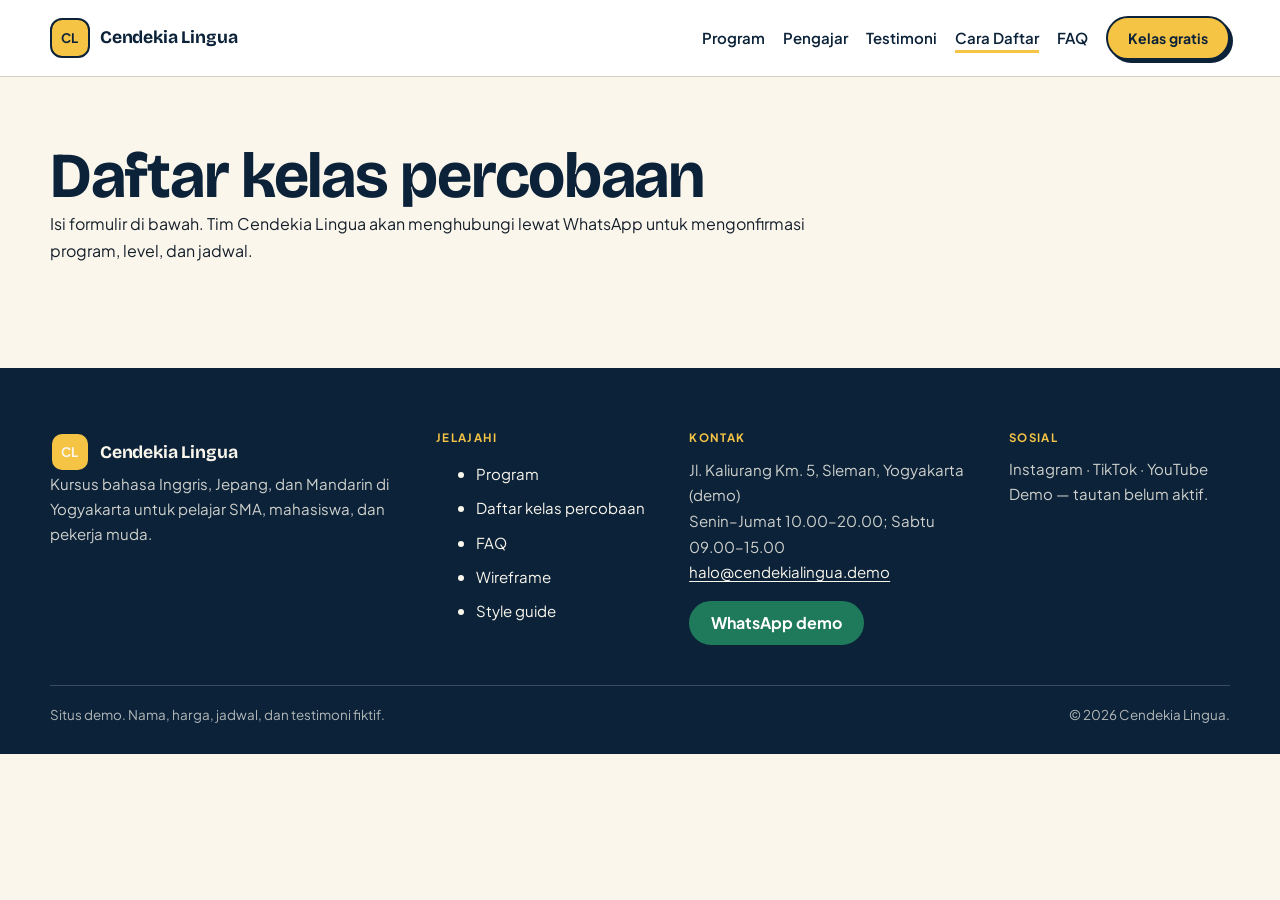
==== daftar.html @ c1579e50 "feat: scaffold static site shell" ====
<!doctype html>
<html lang="id">
<head>
  <meta charset="utf-8">
  <meta name="viewport" content="width=device-width, initial-scale=1">
  <title>Daftar Kelas Percobaan — Cendekia Lingua</title>
  <meta name="description" content="Ambil kelas percobaan gratis Cendekia Lingua. Isi formulir demo dan tim kami akan menghubungi lewat WhatsApp.">
  <meta name="theme-color" content="#0B2239">
  <link rel="icon" href="assets/logo.svg" type="image/svg+xml">
  <link rel="preconnect" href="https://fonts.googleapis.com">
  <link rel="preconnect" href="https://fonts.gstatic.com" crossorigin>
  <link href="https://fonts.googleapis.com/css2?family=Bricolage+Grotesque:wght@600;700&family=Plus+Jakarta+Sans:wght@400;500;600;700&display=swap" rel="stylesheet">
  <link rel="stylesheet" href="css/style.css">
</head>
<body>
  <a class="skip-link" href="#main">Langsung ke konten</a>

  <header class="site-header">
    <div class="container header-inner">
      <a class="logo" href="index.html">
        <span class="logo-mark" aria-hidden="true">CL</span>
        <span class="logo-word">Cendekia Lingua</span>
      </a>
      <button class="nav-toggle" type="button" data-nav-toggle aria-expanded="false" aria-controls="site-nav">
        <span class="nav-toggle-label">Menu</span>
      </button>
      <nav class="site-nav" id="site-nav" data-nav aria-label="Navigasi utama">
        <ul class="nav-list">
          <li><a href="program.html">Program</a></li>
          <li><a href="index.html#pengajar">Pengajar</a></li>
          <li><a href="index.html#testimoni">Testimoni</a></li>
          <li><a href="daftar.html" aria-current="page">Cara Daftar</a></li>
          <li><a href="index.html#faq">FAQ</a></li>
          <li><a class="btn btn-primary nav-cta" href="daftar.html">Kelas gratis</a></li>
        </ul>
      </nav>
    </div>
  </header>

  <main id="main">
    <section class="section">
      <div class="container">
        <h1>Daftar kelas percobaan</h1>
        <p>Isi formulir di bawah. Tim Cendekia Lingua akan menghubungi lewat WhatsApp untuk mengonfirmasi program, level, dan jadwal.</p>
      </div>
    </section>
  </main>

  <footer class="site-footer">
    <div class="container footer-grid">
      <div class="footer-brand">
        <a class="logo" href="index.html">
          <span class="logo-mark" aria-hidden="true">CL</span>
          <span class="logo-word">Cendekia Lingua</span>
        </a>
        <p>Kursus bahasa Inggris, Jepang, dan Mandarin di Yogyakarta untuk pelajar SMA, mahasiswa, dan pekerja muda.</p>
      </div>
      <nav class="footer-nav" aria-label="Navigasi footer">
        <h2 class="footer-heading">Jelajahi</h2>
        <ul>
          <li><a href="program.html">Program</a></li>
          <li><a href="daftar.html">Daftar kelas percobaan</a></li>
          <li><a href="index.html#faq">FAQ</a></li>
          <li><a href="wireframe.html">Wireframe</a></li>
          <li><a href="style-guide.html">Style guide</a></li>
        </ul>
      </nav>
      <div class="footer-contact">
        <h2 class="footer-heading">Kontak</h2>
        <address>
          Jl. Kaliurang Km. 5, Sleman, Yogyakarta (demo)<br>
          Senin–Jumat 10.00–20.00; Sabtu 09.00–15.00<br>
          <a href="mailto:halo@cendekialingua.demo">halo@cendekialingua.demo</a>
        </address>
        <button type="button" class="btn btn-whatsapp" data-dialog-open="whatsapp">WhatsApp demo</button>
      </div>
      <div class="footer-social">
        <h2 class="footer-heading">Sosial</h2>
        <p>Instagram · TikTok · YouTube</p>
        <p>Demo — tautan belum aktif.</p>
      </div>
    </div>
    <div class="container footer-bottom">
      <p>Situs demo. Nama, harga, jadwal, dan testimoni fiktif.</p>
      <p>© 2026 Cendekia Lingua.</p>
    </div>
  </footer>

  <dialog data-dialog="whatsapp" aria-labelledby="whatsapp-title">
    <div class="dialog-inner">
      <h2 id="whatsapp-title">WhatsApp demo</h2>
      <p>Nomor <strong>6281200001234</strong> adalah nomor fiktif. Tombol ini tidak membuka WhatsApp sungguhan dan tidak mengirim pesan.</p>
      <p>Di situs nyata, tombol ini akan menghubungkan calon siswa dengan admin Cendekia Lingua.</p>
      <button type="button" class="btn btn-primary" data-dialog-close>Tutup</button>
    </div>
  </dialog>

  <script src="js/main.js" defer></script>
</body>
</html>
---- css/style.css ----
/* ==========================================================================
   Cendekia Lingua — base stylesheet
   Tokens, reset, typography, shared shell, buttons, fields, dialog.
   Page-specific sections are added by later tasks.
   ========================================================================== */

/* --------------------------------------------------------------------------
   Design tokens
   -------------------------------------------------------------------------- */
:root {
  --navy-900: #0B2239;
  --navy-700: #123A5C;
  --yellow-400: #F6C445;
  --yellow-100: #FFF1C9;
  --cream: #FAF6EC;
  --white: #FFFFFF;
  --ink: #16202B;
  --muted: #5C6B7A;
  --line: #D8D2C4;
  --success: #1F7A5C;

  --font-display: "Bricolage Grotesque", "Trebuchet MS", sans-serif;
  --font-body: "Plus Jakarta Sans", "Segoe UI", system-ui, sans-serif;

  --radius-card: 18px;
  --radius-pill: 999px;
  --radius-input: 12px;
  --shadow-soft: 0 10px 30px rgba(11, 34, 57, .08);
  --container: 1180px;
  --header-height: 76px;
}

/* --------------------------------------------------------------------------
   Reset
   -------------------------------------------------------------------------- */
*,
*::before,
*::after {
  box-sizing: border-box;
}

html {
  scroll-behavior: smooth;
  scroll-padding-top: 96px;
}

body,
h1,
h2,
h3,
h4,
p,
figure,
blockquote,
dl,
dd {
  margin: 0;
}

ul[class],
ol[class] {
  margin: 0;
  padding: 0;
  list-style: none;
}

img,
svg {
  display: block;
  max-width: 100%;
}

button,
input,
select,
textarea {
  font: inherit;
  color: inherit;
}

a {
  color: var(--navy-700);
  text-underline-offset: 3px;
}

[hidden] {
  display: none !important;
}

/* --------------------------------------------------------------------------
   Base typography
   -------------------------------------------------------------------------- */
body {
  min-height: 100vh;
  background: var(--cream);
  color: var(--ink);
  font-family: var(--font-body);
  font-size: 1rem;
  line-height: 1.65;
  -webkit-font-smoothing: antialiased;
}

h1,
h2,
h3,
h4 {
  font-family: var(--font-display);
  font-weight: 700;
  line-height: 1.1;
  letter-spacing: -.02em;
  text-wrap: balance;
  color: var(--navy-900);
}

h1 {
  font-size: clamp(36px, 7vw, 64px);
}

h2 {
  font-size: clamp(28px, 4vw, 40px);
}

h3 {
  font-size: clamp(20px, 2.4vw, 24px);
}

p {
  max-width: 68ch;
}

::selection {
  background: var(--yellow-400);
  color: var(--navy-900);
}

/* --------------------------------------------------------------------------
   Layout helpers
   -------------------------------------------------------------------------- */
.container {
  width: min(100% - 2rem, var(--container));
  margin-inline: auto;
}

.section {
  padding-block: 64px;
}

.section--tight {
  padding-block: 40px;
}

.sr-only {
  position: absolute;
  width: 1px;
  height: 1px;
  padding: 0;
  margin: -1px;
  overflow: hidden;
  clip: rect(0 0 0 0);
  white-space: nowrap;
  border: 0;
}

.skip-link {
  position: absolute;
  top: -120px;
  left: 16px;
  z-index: 200;
  padding: 10px 18px;
  border: 2px solid var(--navy-900);
  border-radius: 10px;
  background: var(--yellow-400);
  color: var(--navy-900);
  font-weight: 700;
  text-decoration: none;
}

.skip-link:focus {
  top: 12px;
}

/* --------------------------------------------------------------------------
   Focus
   -------------------------------------------------------------------------- */
:focus-visible {
  outline: 3px solid var(--navy-900);
  outline-offset: 3px;
}

.site-footer :focus-visible {
  outline-color: var(--yellow-400);
}

/* --------------------------------------------------------------------------
   Header
   -------------------------------------------------------------------------- */
.site-header {
  position: sticky;
  top: 0;
  z-index: 50;
  background: var(--white);
  border-bottom: 1px solid var(--line);
}

.header-inner {
  display: flex;
  flex-wrap: wrap;
  align-items: center;
  gap: 12px 24px;
  padding-block: 14px;
}

.logo {
  display: inline-flex;
  align-items: center;
  gap: 10px;
  color: var(--navy-900);
  font-family: var(--font-display);
  font-size: 1.1rem;
  font-weight: 700;
  letter-spacing: -.01em;
  text-decoration: none;
}

.logo-mark {
  display: grid;
  place-items: center;
  width: 40px;
  height: 40px;
  border: 2px solid var(--navy-900);
  border-radius: 12px;
  background: var(--yellow-400);
  font-family: var(--font-body);
  font-size: .82rem;
  font-weight: 700;
  letter-spacing: .02em;
}

.site-nav {
  width: 100%;
}

.nav-list {
  display: flex;
  flex-wrap: wrap;
  align-items: center;
  gap: 4px 18px;
}

.nav-list a:not(.btn) {
  display: inline-block;
  padding-block: 6px;
  color: var(--navy-900);
  font-size: .94rem;
  font-weight: 600;
  text-decoration: none;
}

.nav-list a:not(.btn):hover {
  text-decoration: underline;
  text-decoration-thickness: 2px;
  text-underline-offset: 5px;
}

.nav-list a[aria-current="page"] {
  text-decoration: underline;
  text-decoration-color: var(--yellow-400);
  text-decoration-thickness: 3px;
  text-underline-offset: 6px;
}

.nav-cta {
  margin-left: auto;
  padding: 8px 16px;
  font-size: .88rem;
}

.nav-toggle {
  display: none;
}

@media (min-width: 980px) {
  .header-inner {
    flex-wrap: nowrap;
    padding-block: 16px;
  }

  .site-nav {
    width: auto;
    margin-left: auto;
  }

  .nav-list {
    flex-wrap: nowrap;
  }
}

/* --------------------------------------------------------------------------
   Buttons
   -------------------------------------------------------------------------- */
.btn {
  display: inline-flex;
  align-items: center;
  justify-content: center;
  gap: 8px;
  min-height: 44px;
  padding: 10px 20px;
  border: 2px solid var(--navy-900);
  border-radius: var(--radius-pill);
  background: transparent;
  color: var(--navy-900);
  font-weight: 700;
  line-height: 1.2;
  text-align: center;
  text-decoration: none;
  cursor: pointer;
  transition: transform .18s ease, box-shadow .18s ease, background-color .18s ease;
}

.btn-primary {
  background: var(--yellow-400);
  box-shadow: 3px 3px 0 var(--navy-900);
}

.btn-primary:hover {
  transform: translateY(-2px);
  box-shadow: 1px 1px 0 var(--navy-900);
}

.btn-secondary:hover {
  background: var(--yellow-100);
}

.btn-whatsapp {
  border-color: var(--success);
  background: var(--success);
  color: var(--white);
}

.btn-whatsapp:hover {
  background: #17624a;
  border-color: #17624a;
}

.btn:disabled,
.btn[aria-disabled="true"] {
  opacity: .55;
  cursor: not-allowed;
  transform: none;
  box-shadow: none;
}

/* --------------------------------------------------------------------------
   Fields
   -------------------------------------------------------------------------- */
.field {
  display: grid;
  gap: 6px;
}

label,
legend {
  font-size: .92rem;
  font-weight: 600;
  color: var(--navy-900);
}

input,
select,
textarea {
  width: 100%;
  min-height: 44px;
  padding: 10px 14px;
  border: 1.5px solid var(--line);
  border-radius: var(--radius-input);
  background: var(--white);
  color: var(--ink);
}

textarea {
  min-height: 110px;
  resize: vertical;
}

input:focus,
select:focus,
textarea:focus {
  border-color: var(--navy-700);
  outline: 3px solid var(--yellow-100);
  outline-offset: 1px;
}

input[aria-invalid="true"],
select[aria-invalid="true"],
textarea[aria-invalid="true"] {
  border-color: #B3261E;
}

/* --------------------------------------------------------------------------
   Footer
   -------------------------------------------------------------------------- */
.site-footer {
  margin-top: 40px;
  background: var(--navy-900);
  color: var(--cream);
}

.site-footer a {
  color: var(--cream);
}

.footer-grid {
  display: grid;
  gap: 32px;
  padding-block: 48px 32px;
}

.footer-heading {
  margin-bottom: 12px;
  color: var(--yellow-400);
  font-family: var(--font-body);
  font-size: .72rem;
  font-weight: 700;
  letter-spacing: .12em;
  text-transform: uppercase;
}

.site-footer .logo {
  color: var(--cream);
}

.site-footer p {
  color: rgba(250, 246, 236, .82);
  font-size: .94rem;
}

.footer-nav ul {
  display: grid;
  gap: 8px;
}

.footer-nav a {
  font-size: .94rem;
  text-decoration: none;
}

.footer-nav a:hover {
  text-decoration: underline;
}

.site-footer address {
  font-size: .94rem;
  font-style: normal;
  line-height: 1.7;
  color: rgba(250, 246, 236, .82);
}

.footer-contact .btn {
  margin-top: 16px;
}

.footer-bottom {
  display: flex;
  flex-wrap: wrap;
  justify-content: space-between;
  gap: 8px 24px;
  padding-block: 18px 28px;
  border-top: 1px solid rgba(250, 246, 236, .2);
  font-size: .84rem;
  color: rgba(250, 246, 236, .7);
}

.footer-bottom p {
  max-width: none;
  color: inherit;
  font-size: inherit;
}

@media (min-width: 760px) {
  .footer-grid {
    grid-template-columns: 1.5fr 1fr 1.2fr;
  }
}

@media (min-width: 980px) {
  .footer-grid {
    grid-template-columns: 1.6fr 1fr 1.3fr 1fr;
    padding-block: 64px 40px;
  }
}

/* --------------------------------------------------------------------------
   Dialog
   -------------------------------------------------------------------------- */
dialog {
  max-width: min(92vw, 460px);
  padding: 0;
  border: 2px solid var(--navy-900);
  border-radius: var(--radius-card);
  background: var(--white);
  color: var(--ink);
  box-shadow: 0 24px 60px rgba(11, 34, 57, .28);
}

dialog::backdrop {
  background: rgba(11, 34, 57, .55);
}

.dialog-inner {
  padding: 28px;
}

.dialog-inner h2 {
  margin-bottom: 10px;
  font-size: 1.5rem;
}

.dialog-inner p {
  margin-bottom: 12px;
  font-size: .95rem;
}

.dialog-inner .btn {
  margin-top: 8px;
}

body.has-dialog-open {
  overflow: hidden;
}

/* --------------------------------------------------------------------------
   Responsive
   -------------------------------------------------------------------------- */
@media (max-width: 759px) {
  .section {
    padding-block: 48px;
  }

  .site-footer {
    margin-top: 24px;
  }
}

@media (max-width: 559px) {
  .container {
    width: min(100% - 1.5rem, var(--container));
  }

  .logo-mark {
    width: 36px;
    height: 36px;
  }

  .nav-cta {
    margin-left: 0;
  }
}

/* --------------------------------------------------------------------------
   Reduced motion
   -------------------------------------------------------------------------- */
@media (prefers-reduced-motion: reduce) {
  html {
    scroll-behavior: auto;
  }

  *,
  *::before,
  *::after {
    animation-duration: .01ms !important;
    animation-iteration-count: 1 !important;
    transition-duration: .01ms !important;
    scroll-behavior: auto !important;
  }
}
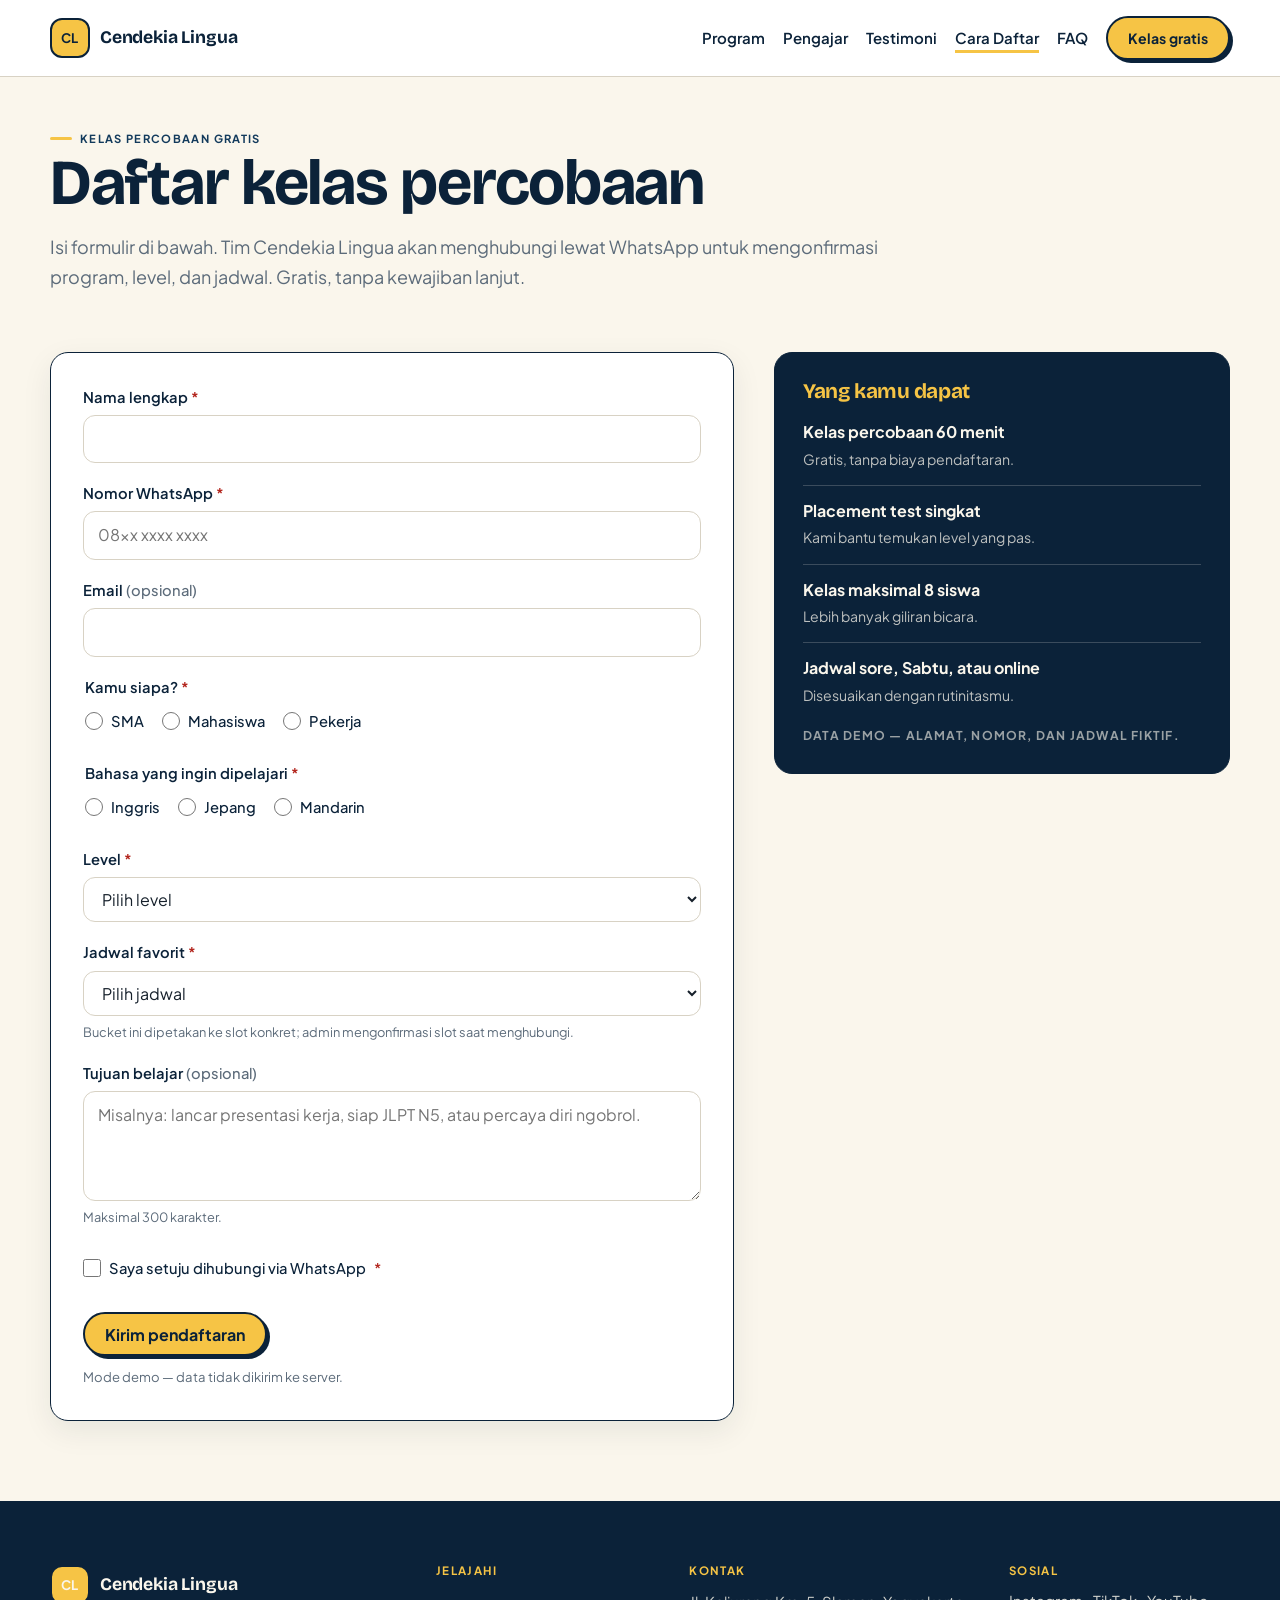
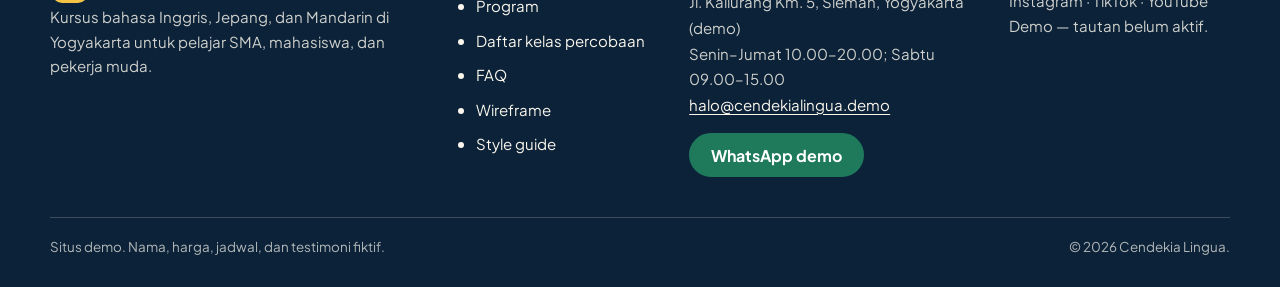
==== commit 0331a726: "feat: add demo registration form with validation" ====
--- a/daftar.html
+++ b/daftar.html
@@ -38,10 +38,132 @@
   </header>
 
   <main id="main">
-    <section class="section">
+    <section class="page-hero" aria-labelledby="daftar-title">
       <div class="container">
-        <h1>Daftar kelas percobaan</h1>
-        <p>Isi formulir di bawah. Tim Cendekia Lingua akan menghubungi lewat WhatsApp untuk mengonfirmasi program, level, dan jadwal.</p>
+        <p class="eyebrow">Kelas percobaan gratis</p>
+        <h1 id="daftar-title">Daftar kelas percobaan</h1>
+        <p class="page-lead">Isi formulir di bawah. Tim Cendekia Lingua akan menghubungi lewat WhatsApp untuk mengonfirmasi program, level, dan jadwal. Gratis, tanpa kewajiban lanjut.</p>
+      </div>
+    </section>
+
+    <section class="section section--tight" aria-labelledby="form-title">
+      <div class="container daftar-layout">
+        <div class="daftar-form-col">
+          <h2 class="sr-only" id="form-title">Formulir pendaftaran</h2>
+
+          <p class="program-note" data-program-note hidden>Kamu memilih <strong data-program-name></strong>. Bahasa dan jadwal sudah disesuaikan — kamu masih bisa mengubahnya di bawah.</p>
+
+          <form class="lead-form" data-lead-form novalidate>
+            <div class="field">
+              <label for="name">Nama lengkap <span class="req" aria-hidden="true">*</span></label>
+              <input id="name" name="name" type="text" autocomplete="name" required aria-describedby="error-name">
+              <p class="field-error" id="error-name" data-error-for="name" hidden></p>
+            </div>
+
+            <div class="field">
+              <label for="whatsapp">Nomor WhatsApp <span class="req" aria-hidden="true">*</span></label>
+              <input id="whatsapp" name="whatsapp" type="tel" inputmode="tel" autocomplete="tel" placeholder="08xx xxxx xxxx" required aria-describedby="error-whatsapp">
+              <p class="field-error" id="error-whatsapp" data-error-for="whatsapp" hidden></p>
+            </div>
+
+            <div class="field">
+              <label for="email">Email <span class="field-optional">(opsional)</span></label>
+              <input id="email" name="email" type="email" autocomplete="email" aria-describedby="error-email">
+              <p class="field-error" id="error-email" data-error-for="email" hidden></p>
+            </div>
+
+            <fieldset class="field">
+              <legend>Kamu siapa? <span class="req" aria-hidden="true">*</span></legend>
+              <div class="choice-row">
+                <label class="choice" for="audience-sma"><input id="audience-sma" type="radio" name="audience" value="sma" required aria-describedby="error-audience"> SMA</label>
+                <label class="choice" for="audience-mahasiswa"><input id="audience-mahasiswa" type="radio" name="audience" value="mahasiswa" required aria-describedby="error-audience"> Mahasiswa</label>
+                <label class="choice" for="audience-pekerja"><input id="audience-pekerja" type="radio" name="audience" value="pekerja" required aria-describedby="error-audience"> Pekerja</label>
+              </div>
+              <p class="field-error" id="error-audience" data-error-for="audience" hidden></p>
+            </fieldset>
+
+            <fieldset class="field">
+              <legend>Bahasa yang ingin dipelajari <span class="req" aria-hidden="true">*</span></legend>
+              <div class="choice-row">
+                <label class="choice" for="language-inggris"><input id="language-inggris" type="radio" name="language" value="inggris" required aria-describedby="error-language"> Inggris</label>
+                <label class="choice" for="language-jepang"><input id="language-jepang" type="radio" name="language" value="jepang" required aria-describedby="error-language"> Jepang</label>
+                <label class="choice" for="language-mandarin"><input id="language-mandarin" type="radio" name="language" value="mandarin" required aria-describedby="error-language"> Mandarin</label>
+              </div>
+              <p class="field-error" id="error-language" data-error-for="language" hidden></p>
+            </fieldset>
+
+            <div class="field">
+              <label for="level">Level <span class="req" aria-hidden="true">*</span></label>
+              <select id="level" name="level" required aria-describedby="error-level">
+                <option value="">Pilih level</option>
+                <option value="pemula">Pemula</option>
+                <option value="pernah-belajar">Pernah belajar</option>
+                <option value="menengah">Menengah</option>
+              </select>
+              <p class="field-error" id="error-level" data-error-for="level" hidden></p>
+            </div>
+
+            <div class="field">
+              <label for="schedule">Jadwal favorit <span class="req" aria-hidden="true">*</span></label>
+              <select id="schedule" name="schedule" required aria-describedby="error-schedule">
+                <option value="">Pilih jadwal</option>
+                <option value="weekday-sore">Weekday sore (16.00–18.00)</option>
+                <option value="weekday-malam">Weekday malam (18.30–20.30)</option>
+                <option value="sabtu">Sabtu (09.00–15.30)</option>
+                <option value="online">Online</option>
+              </select>
+              <p class="field-hint">Bucket ini dipetakan ke slot konkret; admin mengonfirmasi slot saat menghubungi.</p>
+              <p class="field-error" id="error-schedule" data-error-for="schedule" hidden></p>
+            </div>
+
+            <div class="field">
+              <label for="goal">Tujuan belajar <span class="field-optional">(opsional)</span></label>
+              <textarea id="goal" name="goal" maxlength="300" aria-describedby="goal-hint error-goal" placeholder="Misalnya: lancar presentasi kerja, siap JLPT N5, atau percaya diri ngobrol."></textarea>
+              <p class="field-hint" id="goal-hint">Maksimal 300 karakter.</p>
+              <p class="field-error" id="error-goal" data-error-for="goal" hidden></p>
+            </div>
+
+            <div class="field">
+              <label class="choice choice--consent" for="consent"><input id="consent" type="checkbox" name="consent" required aria-describedby="error-consent"> Saya setuju dihubungi via WhatsApp <span class="req" aria-hidden="true">*</span></label>
+              <p class="field-error" id="error-consent" data-error-for="consent" hidden></p>
+            </div>
+
+            <div class="form-actions">
+              <button class="btn btn-primary" type="button" data-submit>Kirim pendaftaran</button>
+              <p class="form-note">Mode demo — data tidak dikirim ke server.</p>
+            </div>
+          </form>
+
+          <section class="form-success" data-form-success aria-live="polite" aria-labelledby="success-title" hidden>
+            <p class="eyebrow">Pendaftaran diterima (demo)</p>
+            <h2 id="success-title" tabindex="-1">Terima kasih, <span data-summary="name"></span>!</h2>
+            <p>Ini tampilan demo. Di situs nyata, admin akan menghubungi kamu lewat WhatsApp maksimal satu hari kerja.</p>
+            <dl class="summary-list">
+              <div><dt>Nama</dt><dd data-summary="name"></dd></div>
+              <div><dt>WhatsApp</dt><dd data-summary="whatsapp"></dd></div>
+              <div><dt>Kamu siapa</dt><dd data-summary="audience"></dd></div>
+              <div><dt>Bahasa</dt><dd data-summary="language"></dd></div>
+              <div><dt>Level</dt><dd data-summary="level"></dd></div>
+              <div><dt>Jadwal favorit</dt><dd data-summary="schedule"></dd></div>
+            </dl>
+            <p class="demo-note">Mode demo, data tidak dikirim. Nomor WhatsApp di dialog juga fiktif.</p>
+            <div class="form-success-actions">
+              <button class="btn btn-whatsapp" type="button" data-dialog-open="whatsapp">WhatsApp demo</button>
+              <a class="btn btn-secondary" href="index.html">Kembali ke beranda</a>
+            </div>
+          </section>
+        </div>
+
+        <aside class="daftar-benefits" aria-labelledby="benefits-title">
+          <h2 id="benefits-title">Yang kamu dapat</h2>
+          <ul class="benefit-list">
+            <li><strong>Kelas percobaan 60 menit</strong><span>Gratis, tanpa biaya pendaftaran.</span></li>
+            <li><strong>Placement test singkat</strong><span>Kami bantu temukan level yang pas.</span></li>
+            <li><strong>Kelas maksimal 8 siswa</strong><span>Lebih banyak giliran bicara.</span></li>
+            <li><strong>Jadwal sore, Sabtu, atau online</strong><span>Disesuaikan dengan rutinitasmu.</span></li>
+          </ul>
+          <p class="demo-label">Data demo — alamat, nomor, dan jadwal fiktif.</p>
+        </aside>
       </div>
     </section>
   </main>
--- a/css/style.css
+++ b/css/style.css
@@ -279,7 +279,71 @@
   display: none;
 }
 
+.js .nav-toggle {
+  display: inline-flex;
+  align-items: center;
+  gap: 8px;
+  min-height: 44px;
+  padding: 8px 16px;
+  margin-left: auto;
+  border: 1.5px solid var(--navy-900);
+  border-radius: var(--radius-pill);
+  background: var(--white);
+  font-size: .9rem;
+  font-weight: 700;
+  cursor: pointer;
+}
+
+.js .nav-toggle::before {
+  content: "";
+  width: 16px;
+  height: 12px;
+  background:
+    linear-gradient(var(--navy-900), var(--navy-900)) 0 0 / 100% 2px no-repeat,
+    linear-gradient(var(--navy-900), var(--navy-900)) 0 5px / 100% 2px no-repeat,
+    linear-gradient(var(--navy-900), var(--navy-900)) 0 10px / 100% 2px no-repeat;
+}
+
+.js .nav-toggle[aria-expanded="true"]::before {
+  width: 14px;
+  height: 14px;
+  background:
+    linear-gradient(45deg, transparent 46%, var(--navy-900) 46% 54%, transparent 54%) center / 100% 100% no-repeat,
+    linear-gradient(-45deg, transparent 46%, var(--navy-900) 46% 54%, transparent 54%) center / 100% 100% no-repeat;
+}
+
+@media (max-width: 979px) {
+  .js .site-nav {
+    display: none;
+    width: 100%;
+  }
+
+  .js .site-nav.is-open {
+    display: block;
+  }
+
+  .js .nav-list {
+    flex-direction: column;
+    align-items: stretch;
+    gap: 2px;
+    padding-block: 8px 4px;
+  }
+
+  .js .nav-list a:not(.btn) {
+    padding-block: 10px;
+  }
+
+  .js .nav-cta {
+    align-self: flex-start;
+    margin: 8px 0 4px;
+  }
+}
+
 @media (min-width: 980px) {
+  .js .nav-toggle {
+    display: none;
+  }
+
   .header-inner {
     flex-wrap: nowrap;
     padding-block: 16px;
@@ -397,6 +461,1249 @@
 }
 
 /* --------------------------------------------------------------------------
+   Homepage: hero
+   -------------------------------------------------------------------------- */
+.hero {
+  padding-block: 48px 56px;
+}
+
+.hero-inner {
+  display: grid;
+  gap: 40px;
+  align-items: center;
+}
+
+.eyebrow {
+  display: inline-flex;
+  align-items: center;
+  gap: 8px;
+  color: var(--navy-700);
+  font-size: .7rem;
+  font-weight: 700;
+  letter-spacing: .12em;
+  text-transform: uppercase;
+}
+
+.eyebrow::before {
+  content: "";
+  width: 22px;
+  height: 3px;
+  border-radius: 999px;
+  background: var(--yellow-400);
+}
+
+.hero-title {
+  margin-block: 14px 20px;
+  font-size: clamp(40px, 7vw, 76px);
+  line-height: 1.02;
+}
+
+.hero-highlight {
+  position: relative;
+  z-index: 0;
+  display: inline-block;
+}
+
+.hero-highlight::after {
+  content: "";
+  position: absolute;
+  right: -.06em;
+  bottom: .06em;
+  left: -.06em;
+  z-index: -1;
+  height: .34em;
+  border-radius: 3px;
+  background: var(--yellow-400);
+  transform: rotate(-1deg);
+}
+
+.hero-lead {
+  max-width: 56ch;
+  color: var(--muted);
+  font-size: clamp(16px, 2vw, 18px);
+}
+
+.hero-actions {
+  display: flex;
+  flex-wrap: wrap;
+  gap: 12px;
+  margin-top: 28px;
+}
+
+.hero-proof {
+  display: flex;
+  flex-wrap: wrap;
+  gap: 8px 22px;
+  margin-top: 24px;
+  color: var(--navy-900);
+  font-size: .9rem;
+  font-weight: 700;
+}
+
+.hero-proof span {
+  display: inline-flex;
+  align-items: center;
+  gap: 8px;
+}
+
+.hero-proof span::before {
+  content: "";
+  width: 8px;
+  height: 8px;
+  border-radius: 50%;
+  background: var(--yellow-400);
+  box-shadow: 0 0 0 2px var(--navy-900);
+}
+
+.hero-visual {
+  position: relative;
+  display: grid;
+  justify-items: center;
+  gap: 18px;
+}
+
+.hero-chip {
+  display: inline-flex;
+  align-items: center;
+  min-height: 36px;
+  padding: 6px 14px;
+  border: 2px solid var(--navy-900);
+  border-radius: var(--radius-pill);
+  background: var(--yellow-400);
+  box-shadow: 2px 2px 0 var(--navy-900);
+  color: var(--navy-900);
+  font-size: .78rem;
+  font-weight: 700;
+}
+
+.lang-stack {
+  position: relative;
+  width: min(100%, 360px);
+  height: 352px;
+}
+
+.lang-card {
+  position: absolute;
+  display: grid;
+  gap: 4px;
+  width: 210px;
+  padding: 22px;
+  border: 2px solid var(--navy-900);
+  border-radius: var(--radius-card);
+  background: var(--white);
+  box-shadow: var(--shadow-soft);
+}
+
+.lang-card--en {
+  top: 0;
+  left: 0;
+  background: var(--yellow-100);
+  transform: rotate(-6deg);
+}
+
+.lang-card--ja {
+  top: 112px;
+  left: 26%;
+  z-index: 2;
+  transform: rotate(2deg);
+}
+
+.lang-card--zh {
+  top: 226px;
+  left: 4%;
+  background: var(--navy-900);
+  color: var(--cream);
+  transform: rotate(-2deg);
+}
+
+.lang-char {
+  font-family: var(--font-display);
+  font-size: 56px;
+  font-weight: 700;
+  line-height: 1;
+}
+
+.lang-card--zh .lang-char {
+  color: var(--yellow-400);
+}
+
+.lang-name {
+  font-size: .82rem;
+  font-weight: 700;
+  letter-spacing: .1em;
+  text-transform: uppercase;
+}
+
+.lang-card--zh .lang-name {
+  color: var(--cream);
+}
+
+/* --------------------------------------------------------------------------
+   Homepage: stats
+   -------------------------------------------------------------------------- */
+.stats-strip {
+  padding-block: 26px;
+  background: var(--navy-900);
+  color: var(--cream);
+}
+
+.stats-grid {
+  display: grid;
+  grid-template-columns: repeat(2, minmax(0, 1fr));
+  gap: 20px;
+}
+
+.stat {
+  display: grid;
+  gap: 2px;
+}
+
+.stat strong {
+  color: var(--yellow-400);
+  font-family: var(--font-display);
+  font-size: clamp(26px, 3vw, 34px);
+  line-height: 1;
+}
+
+.stat span {
+  color: rgba(250, 246, 236, .82);
+  font-size: .84rem;
+}
+
+/* --------------------------------------------------------------------------
+   Homepage: audience tabs and program cards
+   -------------------------------------------------------------------------- */
+.section-heading {
+  max-width: 720px;
+  margin-bottom: 28px;
+}
+
+.section-heading h2 {
+  margin-block: 8px 12px;
+}
+
+.section-heading p {
+  color: var(--muted);
+}
+
+.tablist { display: none; }
+.js .tablist { display: flex; }
+
+.tablist {
+  flex-wrap: wrap;
+  gap: 6px;
+  width: fit-content;
+  max-width: 100%;
+  padding: 6px;
+  border: 1.5px solid var(--navy-900);
+  border-radius: var(--radius-pill);
+  background: var(--white);
+}
+
+.tab {
+  min-height: 44px;
+  padding: 8px 20px;
+  border: 0;
+  border-radius: var(--radius-pill);
+  background: transparent;
+  color: var(--navy-900);
+  font-weight: 700;
+  cursor: pointer;
+}
+
+.tab:hover {
+  background: var(--yellow-100);
+}
+
+.tab[aria-selected="true"] {
+  background: var(--navy-900);
+  color: var(--white);
+}
+
+.program-panel {
+  margin-top: 26px;
+}
+
+.panel-heading {
+  color: var(--navy-700);
+  font-family: var(--font-body);
+  font-size: .72rem;
+  font-weight: 700;
+  letter-spacing: .12em;
+  text-transform: uppercase;
+}
+
+.program-grid {
+  display: grid;
+  gap: 18px;
+  margin-top: 12px;
+}
+
+.program-card {
+  display: flex;
+  flex-direction: column;
+  gap: 12px;
+  padding: 22px;
+  border: 1.5px solid var(--navy-900);
+  border-radius: var(--radius-card);
+  background: var(--white);
+  box-shadow: var(--shadow-soft);
+}
+
+.program-card-top {
+  display: flex;
+  flex-wrap: wrap;
+  align-items: center;
+  justify-content: space-between;
+  gap: 8px 12px;
+}
+
+.program-card h4 {
+  font-family: var(--font-display);
+  font-size: 1.35rem;
+  font-weight: 700;
+  line-height: 1.15;
+  letter-spacing: -.01em;
+  color: var(--navy-900);
+}
+
+.lang-badge {
+  display: inline-flex;
+  align-items: center;
+  gap: 6px;
+  padding: 4px 10px;
+  border-radius: var(--radius-pill);
+  background: var(--cream);
+  color: var(--navy-900);
+  font-size: .74rem;
+  font-weight: 700;
+}
+
+.lang-dot {
+  width: 8px;
+  height: 8px;
+  border-radius: 50%;
+}
+
+.lang-badge--inggris .lang-dot {
+  background: #2F6FDB;
+}
+
+.lang-badge--jepang .lang-dot {
+  background: #C43D3D;
+}
+
+.lang-badge--mandarin .lang-dot {
+  background: var(--success);
+}
+
+.program-price {
+  color: var(--navy-900);
+  font-size: .84rem;
+  font-weight: 700;
+}
+
+.program-meta {
+  color: var(--muted);
+  font-size: .9rem;
+}
+
+.program-facts {
+  display: grid;
+  gap: 6px;
+  margin: 0;
+  font-size: .88rem;
+}
+
+.program-facts > div {
+  display: flex;
+  justify-content: space-between;
+  gap: 12px;
+  padding-top: 6px;
+  border-top: 1px dashed var(--line);
+}
+
+.program-facts dt {
+  color: var(--muted);
+}
+
+.program-facts dd {
+  margin: 0;
+  font-weight: 600;
+  text-align: right;
+}
+
+.program-card .btn {
+  width: 100%;
+  margin-top: auto;
+}
+
+.program-more {
+  margin-top: 24px;
+  font-weight: 700;
+}
+
+@media (min-width: 760px) {
+  .stats-grid {
+    grid-template-columns: repeat(4, minmax(0, 1fr));
+  }
+
+  .program-grid {
+    grid-template-columns: repeat(2, minmax(0, 1fr));
+  }
+}
+
+@media (min-width: 980px) {
+  .hero {
+    padding-block: 72px 80px;
+  }
+
+  .hero-inner {
+    grid-template-columns: minmax(0, 1.05fr) minmax(320px, .95fr);
+    gap: 56px;
+  }
+
+  .hero-visual {
+    justify-items: end;
+  }
+
+  .lang-stack {
+    margin-right: 8px;
+  }
+}
+
+/* --------------------------------------------------------------------------
+   Homepage: lower sections
+   -------------------------------------------------------------------------- */
+.section--alt {
+  border-block: 1px solid var(--line);
+  background: var(--white);
+}
+
+.reason-grid {
+  display: grid;
+  gap: 16px;
+}
+
+.reason-card {
+  padding: 22px;
+  border: 1.5px solid var(--navy-900);
+  border-radius: var(--radius-card);
+  background: var(--cream);
+}
+
+.reason-icon {
+  display: inline-grid;
+  place-items: center;
+  width: 46px;
+  height: 46px;
+  margin-bottom: 14px;
+  border: 2px solid var(--navy-900);
+  border-radius: 12px;
+  background: var(--yellow-400);
+  color: var(--navy-900);
+}
+
+.reason-icon svg {
+  width: 24px;
+  height: 24px;
+}
+
+.reason-card h3 {
+  margin-bottom: 6px;
+  font-size: 1.15rem;
+}
+
+.reason-card p {
+  color: var(--muted);
+  font-size: .93rem;
+}
+
+/* Pricing table */
+.table-wrap {
+  overflow-x: auto;
+  border: 1.5px solid var(--navy-900);
+  border-radius: var(--radius-card);
+  background: var(--white);
+}
+
+.price-table {
+  width: 100%;
+  border-collapse: collapse;
+  font-size: .92rem;
+}
+
+.price-table th,
+.price-table td {
+  padding: 14px 16px;
+  text-align: left;
+  vertical-align: top;
+}
+
+.price-table thead {
+  background: var(--navy-900);
+  color: var(--cream);
+}
+
+.price-table th {
+  font-size: .72rem;
+  letter-spacing: .1em;
+  text-transform: uppercase;
+}
+
+.price-table tbody tr + tr {
+  border-top: 1px solid var(--line);
+}
+
+.price-table td:last-child {
+  font-weight: 700;
+  white-space: nowrap;
+}
+
+.price-note {
+  margin-top: 14px;
+  color: var(--muted);
+  font-size: .86rem;
+}
+
+/* Teachers */
+.teacher-grid {
+  display: grid;
+  gap: 18px;
+}
+
+.teacher-card {
+  padding: 22px;
+  border: 1.5px solid var(--navy-900);
+  border-radius: var(--radius-card);
+  background: var(--cream);
+}
+
+.teacher-avatar {
+  display: inline-grid;
+  place-items: center;
+  width: 64px;
+  height: 64px;
+  margin-bottom: 14px;
+  border: 2px solid var(--navy-900);
+  border-radius: 18px;
+  background: var(--yellow-400);
+  color: var(--navy-900);
+  font-family: var(--font-display);
+  font-size: 1.35rem;
+  font-weight: 700;
+}
+
+.teacher-avatar--navy {
+  background: var(--navy-900);
+  color: var(--yellow-400);
+}
+
+.teacher-card h3 {
+  font-size: 1.25rem;
+}
+
+.teacher-lang {
+  margin-block: 2px 8px;
+  color: var(--navy-700);
+  font-size: .72rem;
+  font-weight: 700;
+  letter-spacing: .12em;
+  text-transform: uppercase;
+}
+
+.teacher-credential {
+  color: var(--muted);
+  font-size: .9rem;
+}
+
+.teacher-note {
+  margin-top: 10px;
+  color: var(--navy-700);
+  font-size: .9rem;
+  font-style: italic;
+}
+
+/* Testimonials */
+.testimonial-grid {
+  display: grid;
+  gap: 16px;
+}
+
+.testimonial {
+  margin: 0;
+  padding: 24px;
+  border: 1.5px solid var(--navy-900);
+  border-radius: var(--radius-card);
+  background: var(--white);
+  box-shadow: var(--shadow-soft);
+}
+
+.testimonial p {
+  color: var(--navy-900);
+  font-family: var(--font-display);
+  font-size: 1.15rem;
+  line-height: 1.35;
+}
+
+.testimonial footer {
+  margin-top: 14px;
+  color: var(--muted);
+  font-size: .85rem;
+}
+
+.testimonial footer strong {
+  color: var(--navy-900);
+}
+
+.testimonial--lead {
+  background: var(--yellow-100);
+}
+
+.testimonial--lead p {
+  font-size: clamp(1.3rem, 3vw, 1.8rem);
+}
+
+.demo-label {
+  margin-top: 14px;
+  color: var(--muted);
+  font-size: .76rem;
+  font-weight: 700;
+  letter-spacing: .1em;
+  text-transform: uppercase;
+}
+
+/* Registration steps */
+.step-grid {
+  display: grid;
+  gap: 16px;
+}
+
+.step {
+  padding: 22px;
+  border: 1.5px solid var(--navy-900);
+  border-radius: var(--radius-card);
+  background: var(--cream);
+}
+
+.step-number {
+  display: inline-grid;
+  place-items: center;
+  width: 44px;
+  height: 44px;
+  margin-bottom: 12px;
+  border-radius: 50%;
+  background: var(--navy-900);
+  color: var(--yellow-400);
+  font-family: var(--font-display);
+  font-size: 1.05rem;
+  font-weight: 700;
+}
+
+.step h3 {
+  margin-bottom: 6px;
+  font-size: 1.15rem;
+}
+
+.step p {
+  color: var(--muted);
+  font-size: .93rem;
+}
+
+.steps-cta {
+  margin-top: 24px;
+}
+
+/* FAQ */
+.faq-layout {
+  display: grid;
+  gap: 28px;
+}
+
+.faq-list {
+  display: grid;
+  gap: 10px;
+}
+
+.faq-item {
+  padding: 0 18px;
+  border: 1.5px solid var(--navy-900);
+  border-radius: 14px;
+  background: var(--white);
+}
+
+.faq-item summary {
+  display: flex;
+  justify-content: space-between;
+  gap: 12px;
+  padding-block: 16px;
+  color: var(--navy-900);
+  font-weight: 700;
+  cursor: pointer;
+  list-style: none;
+}
+
+.faq-item summary::-webkit-details-marker {
+  display: none;
+}
+
+.faq-item summary::after {
+  content: "+";
+  font-family: var(--font-display);
+  font-size: 1.3rem;
+  line-height: 1;
+}
+
+.faq-item[open] summary::after {
+  content: "−";
+}
+
+.faq-item p {
+  padding-bottom: 16px;
+  color: var(--muted);
+  font-size: .93rem;
+}
+
+/* Contact */
+.contact-grid {
+  display: grid;
+  gap: 28px;
+}
+
+.contact-copy h2 {
+  margin-block: 8px 16px;
+}
+
+.contact-address {
+  margin-bottom: 20px;
+  color: var(--muted);
+  font-style: normal;
+  line-height: 1.8;
+}
+
+.map-card {
+  margin: 0;
+  overflow: hidden;
+  border: 1.5px solid var(--navy-900);
+  border-radius: var(--radius-card);
+  background: var(--white);
+  box-shadow: var(--shadow-soft);
+}
+
+.map-card svg {
+  width: 100%;
+  height: auto;
+}
+
+.map-card figcaption {
+  padding: 10px 14px;
+  border-top: 1px solid var(--line);
+  color: var(--muted);
+  font-size: .8rem;
+}
+
+/* Responsive grids */
+@media (min-width: 760px) {
+  .reason-grid,
+  .teacher-grid,
+  .step-grid {
+    grid-template-columns: repeat(2, minmax(0, 1fr));
+  }
+}
+
+@media (min-width: 900px) {
+  .testimonial-grid {
+    grid-template-columns: 1.4fr 1fr;
+    align-items: start;
+  }
+
+  .testimonial--lead {
+    grid-row: span 2;
+  }
+
+  .faq-layout,
+  .contact-grid {
+    grid-template-columns: .9fr 1.1fr;
+    align-items: start;
+  }
+
+  .contact-grid {
+    align-items: center;
+  }
+}
+
+@media (min-width: 1100px) {
+  .reason-grid {
+    grid-template-columns: repeat(4, minmax(0, 1fr));
+  }
+
+  .teacher-grid,
+  .step-grid {
+    grid-template-columns: repeat(3, minmax(0, 1fr));
+  }
+}
+
+/* Mobile pricing cards and sticky CTA */
+.sticky-cta {
+  display: none;
+}
+
+@media (max-width: 760px) {
+  .table-wrap {
+    overflow: visible;
+    border: 0;
+    background: transparent;
+  }
+
+  .price-table,
+  .price-table tbody {
+    display: block;
+  }
+
+  .price-table thead {
+    position: absolute;
+    width: 1px;
+    height: 1px;
+    padding: 0;
+    overflow: hidden;
+    clip: rect(0 0 0 0);
+    white-space: nowrap;
+    border: 0;
+  }
+
+  .price-table tbody {
+    display: grid;
+    gap: 14px;
+  }
+
+  .price-table tr {
+    display: block;
+    padding: 6px 18px;
+    border: 1.5px solid var(--navy-900);
+    border-radius: var(--radius-card);
+    background: var(--white);
+    box-shadow: var(--shadow-soft);
+  }
+
+  .price-table tbody tr + tr {
+    border-top: 1.5px solid var(--navy-900);
+  }
+
+  .price-table td {
+    display: flex;
+    justify-content: space-between;
+    gap: 16px;
+    padding: 10px 0;
+    border-bottom: 1px dashed var(--line);
+    text-align: right;
+  }
+
+  .price-table td:last-child {
+    border-bottom: 0;
+  }
+
+  .price-table td::before {
+    content: attr(data-label);
+    color: var(--muted);
+    font-weight: 700;
+    text-align: left;
+    white-space: nowrap;
+  }
+
+  .sticky-cta {
+    position: fixed;
+    right: 12px;
+    bottom: calc(12px + env(safe-area-inset-bottom));
+    left: 12px;
+    z-index: 40;
+    display: flex;
+    align-items: center;
+    justify-content: space-between;
+    gap: 12px;
+    padding: 8px 8px 8px 18px;
+    border: 2px solid var(--navy-900);
+    border-radius: var(--radius-pill);
+    background: var(--white);
+    box-shadow: 0 14px 40px rgba(11, 34, 57, .22);
+  }
+
+  .sticky-cta span {
+    font-size: .88rem;
+    font-weight: 700;
+  }
+
+  .sticky-cta .btn {
+    padding: 8px 18px;
+  }
+
+  body.has-sticky-cta {
+    padding-bottom: 88px;
+  }
+}
+
+/* Reveal and export mode */
+.js [data-reveal] {
+  opacity: 0;
+  transform: translateY(14px);
+  transition: opacity .5s ease, transform .5s ease;
+}
+
+.js [data-reveal].is-visible {
+  opacity: 1;
+  transform: none;
+}
+
+.is-export [data-sticky-cta] { display: none !important; }
+.is-export [data-reveal] { opacity: 1 !important; transform: none !important; }
+
+/* --------------------------------------------------------------------------
+   Program page
+   -------------------------------------------------------------------------- */
+.page-hero {
+  padding-block: 44px 20px;
+}
+
+.page-lead {
+  margin-top: 14px;
+  color: var(--muted);
+  font-size: clamp(16px, 2vw, 18px);
+}
+
+.filter-bar { display: none; }
+.js .filter-bar { display: flex; }
+
+.filter-bar {
+  flex-wrap: wrap;
+  gap: 6px;
+  width: fit-content;
+  max-width: 100%;
+  margin-bottom: 24px;
+  padding: 6px;
+  border: 1.5px solid var(--navy-900);
+  border-radius: var(--radius-pill);
+  background: var(--white);
+}
+
+.filter-chip {
+  min-height: 44px;
+  padding: 8px 20px;
+  border: 0;
+  border-radius: var(--radius-pill);
+  background: transparent;
+  color: var(--navy-900);
+  font-weight: 700;
+  cursor: pointer;
+}
+
+.filter-chip:hover {
+  background: var(--yellow-100);
+}
+
+.filter-chip[aria-pressed="true"] {
+  background: var(--navy-900);
+  color: var(--white);
+}
+
+.program-grid--catalogue {
+  margin-top: 0;
+}
+
+.program-card h3 {
+  font-family: var(--font-display);
+  font-size: 1.35rem;
+  font-weight: 700;
+  line-height: 1.15;
+  letter-spacing: -.01em;
+  color: var(--navy-900);
+}
+
+.placement-grid {
+  display: grid;
+  gap: 24px;
+  align-items: start;
+}
+
+.placement-grid h2 {
+  margin-block: 8px 12px;
+}
+
+.placement-grid p {
+  color: var(--muted);
+}
+
+.placement-grid .btn {
+  justify-self: start;
+}
+
+.cta-band {
+  padding-block: 48px;
+  background: var(--navy-900);
+  color: var(--cream);
+}
+
+.cta-band-inner {
+  display: flex;
+  flex-wrap: wrap;
+  align-items: center;
+  justify-content: space-between;
+  gap: 20px 40px;
+}
+
+.cta-band h2 {
+  color: var(--cream);
+}
+
+.cta-band p {
+  margin-top: 8px;
+  color: rgba(250, 246, 236, .82);
+  font-size: .95rem;
+}
+
+@media (min-width: 900px) {
+  .placement-grid {
+    grid-template-columns: 1.4fr auto;
+    align-items: center;
+  }
+
+  .placement-grid .btn {
+    justify-self: end;
+  }
+}
+
+@media (max-width: 760px) {
+  .cta-band-inner {
+    flex-direction: column;
+    align-items: flex-start;
+  }
+}
+
+@media (min-width: 1100px) {
+  .program-grid--catalogue {
+    grid-template-columns: repeat(3, minmax(0, 1fr));
+  }
+}
+
+/* --------------------------------------------------------------------------
+   Registration page
+   -------------------------------------------------------------------------- */
+.daftar-layout {
+  display: grid;
+  gap: 32px;
+}
+
+.daftar-form-col {
+  min-width: 0;
+}
+
+.lead-form {
+  display: grid;
+  gap: 18px;
+  padding: 24px;
+  border: 1.5px solid var(--navy-900);
+  border-radius: var(--radius-card);
+  background: var(--white);
+  box-shadow: var(--shadow-soft);
+}
+
+.lead-form fieldset.field {
+  min-width: 0;
+  padding: 0;
+  border: 0;
+}
+
+.lead-form legend {
+  padding: 0;
+}
+
+.choice-row {
+  display: flex;
+  flex-wrap: wrap;
+  gap: 10px 18px;
+}
+
+.choice {
+  display: inline-flex;
+  align-items: center;
+  gap: 8px;
+  min-height: 44px;
+  padding-block: 4px;
+  font-weight: 500;
+  cursor: pointer;
+}
+
+.choice input {
+  width: 18px;
+  height: 18px;
+  min-height: 0;
+  margin: 0;
+  padding: 0;
+  accent-color: var(--navy-900);
+}
+
+.req {
+  color: #B3261E;
+}
+
+.field-optional {
+  color: var(--muted);
+  font-weight: 500;
+}
+
+.field-hint {
+  color: var(--muted);
+  font-size: .8rem;
+}
+
+.field-error {
+  color: #B3261E;
+  font-size: .85rem;
+  font-weight: 600;
+}
+
+.form-actions {
+  display: grid;
+  gap: 10px;
+  justify-items: start;
+  padding-top: 4px;
+}
+
+.form-note {
+  color: var(--muted);
+  font-size: .82rem;
+}
+
+.program-note {
+  margin-bottom: 18px;
+  padding: 14px 16px;
+  border: 1.5px solid var(--navy-900);
+  border-left: 6px solid var(--yellow-400);
+  border-radius: 12px;
+  background: var(--yellow-100);
+  font-size: .92rem;
+}
+
+.form-success {
+  padding: 26px;
+  border: 2px solid var(--navy-900);
+  border-radius: var(--radius-card);
+  background: var(--white);
+  box-shadow: var(--shadow-soft);
+}
+
+.form-success h2 {
+  margin-block: 8px 12px;
+}
+
+.summary-list {
+  display: grid;
+  gap: 8px;
+  margin-block: 18px;
+  padding: 16px;
+  border-radius: 12px;
+  background: var(--cream);
+}
+
+.summary-list > div {
+  display: flex;
+  justify-content: space-between;
+  gap: 16px;
+  padding-bottom: 8px;
+  border-bottom: 1px dashed var(--line);
+}
+
+.summary-list > div:last-child {
+  padding-bottom: 0;
+  border-bottom: 0;
+}
+
+.summary-list dt {
+  color: var(--muted);
+  font-size: .85rem;
+}
+
+.summary-list dd {
+  margin: 0;
+  font-weight: 600;
+  text-align: right;
+}
+
+.demo-note {
+  color: var(--muted);
+  font-size: .85rem;
+}
+
+.form-success-actions {
+  display: flex;
+  flex-wrap: wrap;
+  gap: 10px;
+  margin-top: 16px;
+}
+
+.daftar-benefits {
+  padding: 24px;
+  border: 1.5px solid var(--navy-900);
+  border-radius: var(--radius-card);
+  background: var(--navy-900);
+  color: var(--cream);
+}
+
+.daftar-benefits h2 {
+  margin-bottom: 16px;
+  color: var(--yellow-400);
+  font-size: 1.3rem;
+}
+
+.benefit-list {
+  display: grid;
+  gap: 14px;
+}
+
+.benefit-list li {
+  display: grid;
+  gap: 2px;
+  padding-top: 12px;
+  border-top: 1px solid rgba(250, 246, 236, .2);
+}
+
+.benefit-list li:first-child {
+  padding-top: 0;
+  border-top: 0;
+}
+
+.benefit-list strong {
+  color: var(--cream);
+}
+
+.benefit-list span {
+  color: rgba(250, 246, 236, .75);
+  font-size: .88rem;
+}
+
+.daftar-benefits .demo-label {
+  margin-top: 18px;
+  color: rgba(250, 246, 236, .6);
+}
+
+@media (min-width: 900px) {
+  .daftar-layout {
+    grid-template-columns: minmax(0, 1.5fr) minmax(0, 1fr);
+    gap: 40px;
+    align-items: start;
+  }
+
+  .lead-form,
+  .form-success {
+    padding: 32px;
+  }
+
+  .daftar-benefits {
+    position: sticky;
+    top: 96px;
+    padding: 28px;
+  }
+}
+
+/* --------------------------------------------------------------------------
    Footer
    -------------------------------------------------------------------------- */
 .site-footer {
@@ -564,6 +1871,11 @@
     scroll-behavior: auto;
   }
 
+  .js [data-reveal] {
+    opacity: 1;
+    transform: none;
+  }
+
   *,
   *::before,
   *::after {
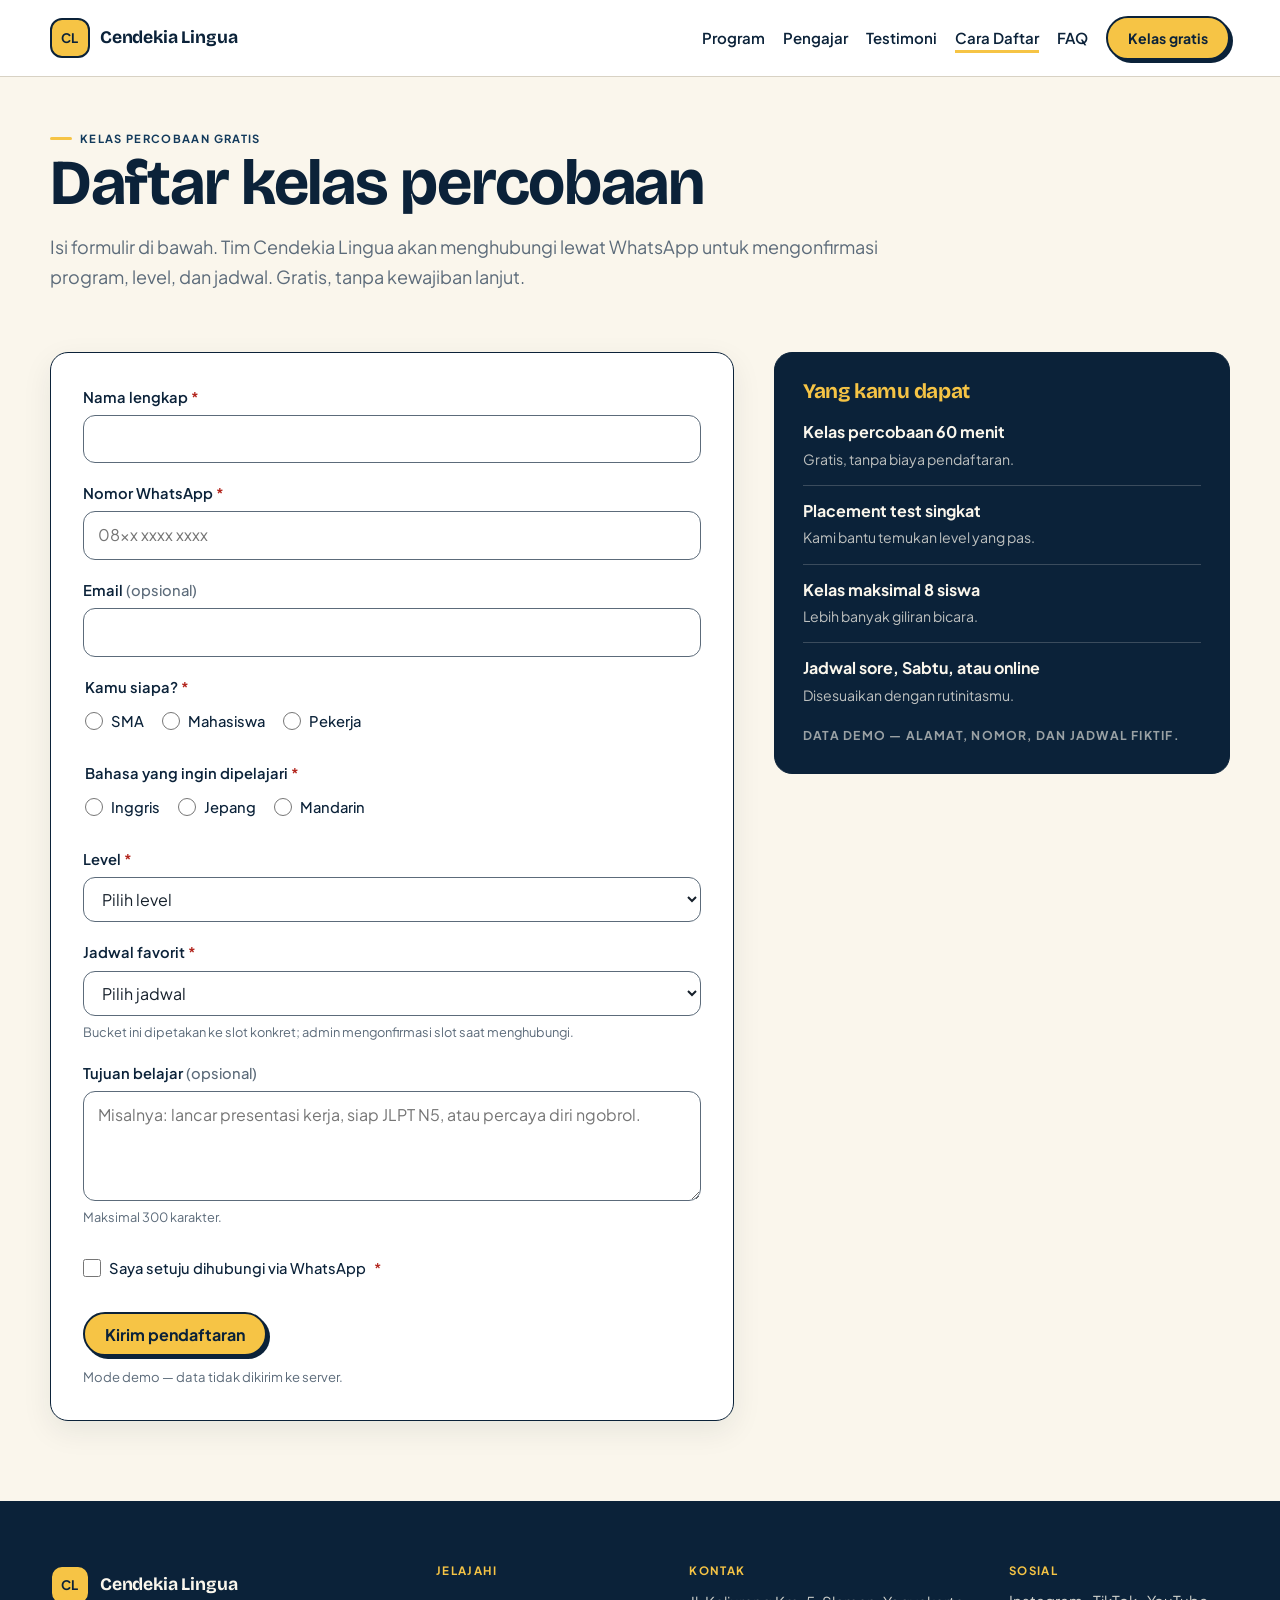
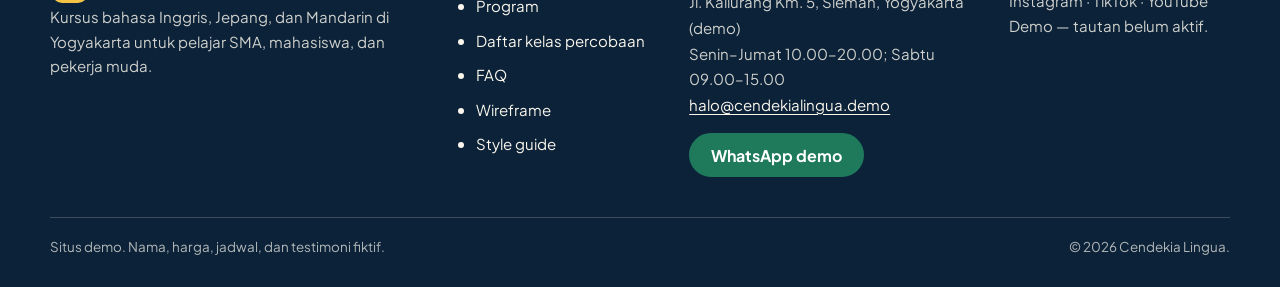
==== commit c838c65a: "fix: address accessibility and interaction review findings Raise form border contrast, use a visible" ====
--- a/daftar.html
+++ b/daftar.html
@@ -131,6 +131,7 @@
             <div class="form-actions">
               <button class="btn btn-primary" type="button" data-submit>Kirim pendaftaran</button>
               <p class="form-note">Mode demo — data tidak dikirim ke server.</p>
+              <noscript><p class="form-note">Form ini memerlukan JavaScript untuk validasi dan mode demo. Tanpa JavaScript, tidak ada data yang dikirim.</p></noscript>
             </div>
           </form>
 
--- a/css/style.css
+++ b/css/style.css
@@ -187,7 +187,8 @@
   outline-offset: 3px;
 }
 
-.site-footer :focus-visible {
+.site-footer :focus-visible,
+.cta-band :focus-visible {
   outline-color: var(--yellow-400);
 }
 
@@ -230,6 +231,7 @@
   border: 2px solid var(--navy-900);
   border-radius: 12px;
   background: var(--yellow-400);
+  color: var(--navy-900);
   font-family: var(--font-body);
   font-size: .82rem;
   font-weight: 700;
@@ -435,7 +437,7 @@
   width: 100%;
   min-height: 44px;
   padding: 10px 14px;
-  border: 1.5px solid var(--line);
+  border: 1.5px solid var(--muted);
   border-radius: var(--radius-input);
   background: var(--white);
   color: var(--ink);
@@ -449,8 +451,8 @@
 input:focus,
 select:focus,
 textarea:focus {
-  border-color: var(--navy-700);
-  outline: 3px solid var(--yellow-100);
+  border-color: var(--navy-900);
+  outline: 3px solid var(--navy-900);
   outline-offset: 1px;
 }
 
@@ -1704,6 +1706,1200 @@
 }
 
 /* --------------------------------------------------------------------------
+   Wireframe gallery
+   -------------------------------------------------------------------------- */
+.wf-page {
+  background: var(--cream);
+}
+
+.wf-intro {
+  padding-block: 40px 20px;
+}
+
+.wf-lead {
+  max-width: 64ch;
+  margin-top: 14px;
+  color: var(--muted);
+}
+
+.wf-meta {
+  display: grid;
+  gap: 4px;
+  max-width: 72ch;
+  margin-top: 16px;
+  padding-left: 18px;
+  color: var(--muted);
+  font-size: .9rem;
+  list-style: disc;
+}
+
+.wf-meta strong {
+  color: var(--navy-900);
+}
+
+.wf-switch {
+  display: none;
+  gap: 4px;
+  margin-top: 20px;
+  padding: 5px;
+  border: 1.5px solid var(--navy-900);
+  border-radius: var(--radius-pill);
+  background: var(--white);
+}
+
+.js .wf-switch {
+  display: inline-flex;
+}
+
+.wf-switch button {
+  min-height: 44px;
+  padding: 8px 18px;
+  border: 0;
+  border-radius: var(--radius-pill);
+  background: transparent;
+  color: var(--navy-900);
+  font-weight: 700;
+  cursor: pointer;
+}
+
+.wf-switch button[aria-pressed="true"] {
+  background: var(--navy-900);
+  color: var(--white);
+}
+
+.wf-hint {
+  max-width: 70ch;
+  margin-top: 10px;
+  color: var(--muted);
+  font-size: .82rem;
+}
+
+.wf-gallery {
+  padding-block: 20px 56px;
+}
+
+.wf-gallery .container {
+  width: min(100% - 2rem, 1320px);
+}
+
+.wf-stage {
+  display: grid;
+  gap: 32px;
+  justify-items: center;
+}
+
+.wf-frame {
+  min-width: 0;
+  max-width: 100%;
+}
+
+.wf-frame-label {
+  margin-bottom: 8px;
+  color: var(--muted);
+  font-size: .72rem;
+  font-weight: 700;
+  letter-spacing: .08em;
+  text-transform: uppercase;
+}
+
+.wf-scroll {
+  max-width: 100%;
+  overflow-x: auto;
+  overscroll-behavior-x: contain;
+  border: 1.5px solid #2b2b2b;
+  border-radius: 6px;
+  background: var(--white);
+}
+
+.js .wf-frame { display: none; }
+.js .wf-frame.is-active { display: block; }
+
+.wf-artboard {
+  color: #1a1a1a;
+  font-family: var(--font-body);
+  background: var(--white);
+}
+
+.wf-artboard--desktop { width: 1440px; }
+.wf-artboard--mobile { width: 390px; }
+
+.wf-section {
+  position: relative;
+  padding: 48px 64px;
+  border-bottom: 1px dashed #cfcfcf;
+}
+
+.wf-section--flush {
+  padding-block: 20px;
+}
+
+.wf-section--alt {
+  background: #fafafa;
+}
+
+.wf-section--dark {
+  background: #2e2e2e;
+  border-bottom-color: #4d4d4d;
+}
+
+.wf-section--footer {
+  background: #1f1f1f;
+  border-bottom: 0;
+}
+
+.wf-tag {
+  display: inline-block;
+  margin-bottom: 16px;
+  padding: 3px 8px;
+  border: 1px solid #c7c7c7;
+  border-radius: 4px;
+  background: var(--white);
+  color: #7a7a7a;
+  font-size: 10px;
+  font-weight: 700;
+  letter-spacing: .09em;
+  line-height: 1.4;
+  text-transform: uppercase;
+}
+
+.wf-section--dark .wf-tag,
+.wf-section--footer .wf-tag {
+  border-color: #5a5a5a;
+  background: #1f1f1f;
+  color: #bdbdbd;
+}
+
+.wf-stack {
+  display: flex;
+  flex-direction: column;
+}
+
+.wf-row {
+  display: flex;
+  flex-wrap: wrap;
+  align-items: center;
+}
+
+.wf-between {
+  justify-content: space-between;
+}
+
+.wf-grow {
+  flex: 1;
+  min-width: 0;
+}
+
+.wf-gap-6 { gap: 6px; }
+.wf-gap-8 { gap: 8px; }
+.wf-gap-10 { gap: 10px; }
+.wf-gap-12 { gap: 12px; }
+.wf-gap-14 { gap: 14px; }
+.wf-gap-16 { gap: 16px; }
+.wf-gap-24 { gap: 24px; }
+.wf-mt-8 { margin-top: 8px; }
+.wf-mt-10 { margin-top: 10px; }
+.wf-mt-12 { margin-top: 12px; }
+.wf-mt-16 { margin-top: 16px; }
+.wf-mt-24 { margin-top: 24px; }
+
+.wf-w-15 { width: 15%; }
+.wf-w-20 { width: 20%; }
+.wf-w-25 { width: 25%; }
+.wf-w-30 { width: 30%; }
+.wf-w-35 { width: 35%; }
+.wf-w-40 { width: 40%; }
+.wf-w-45 { width: 45%; }
+.wf-w-50 { width: 50%; }
+.wf-w-55 { width: 55%; }
+.wf-w-60 { width: 60%; }
+.wf-w-65 { width: 65%; }
+.wf-w-70 { width: 70%; }
+.wf-w-75 { width: 75%; }
+.wf-w-80 { width: 80%; }
+.wf-w-85 { width: 85%; }
+.wf-w-90 { width: 90%; }
+.wf-w-95 { width: 95%; }
+.wf-w-100 { width: 100%; }
+
+.wf-line {
+  display: block;
+  width: 100%;
+  height: 12px;
+  border-radius: 3px;
+  background: #d9d9d9;
+}
+
+.wf-line--lg {
+  height: 20px;
+  background: #bfbfbf;
+}
+
+.wf-line--xl {
+  height: 38px;
+  background: #a6a6a6;
+}
+
+.wf-section--dark .wf-line { background: #6b6b6b; }
+.wf-section--dark .wf-line--lg { background: #8a8a8a; }
+.wf-section--footer .wf-line { background: #5a5a5a; }
+.wf-section--footer .wf-line--lg { background: #6e6e6e; }
+
+.wf-chip {
+  display: block;
+  width: 64px;
+  height: 12px;
+  border-radius: 999px;
+  background: #e3e3e3;
+}
+
+.wf-chip--sm { width: 40px; }
+.wf-chip--wide { width: 120px; }
+
+.wf-section--dark .wf-chip { background: #6b6b6b; }
+.wf-section--footer .wf-chip { background: #5a5a5a; }
+
+.wf-cta {
+  display: block;
+  width: 150px;
+  height: 40px;
+  border-radius: 8px;
+  background: #3d3d3d;
+}
+
+.wf-cta--sm {
+  width: 110px;
+  height: 34px;
+}
+
+.wf-cta--full {
+  width: 100%;
+}
+
+.wf-cta--ghost {
+  border: 1.5px solid #9a9a9a;
+  background: transparent;
+}
+
+.wf-logo-box {
+  display: block;
+  width: 36px;
+  height: 36px;
+  border-radius: 8px;
+  background: #2b2b2b;
+}
+
+.wf-logo-box--sm {
+  width: 26px;
+  height: 26px;
+  border-radius: 6px;
+}
+
+.wf-section--footer .wf-logo-box { background: #f0f0f0; }
+
+.wf-tab {
+  display: block;
+  width: 104px;
+  height: 34px;
+  border: 1.5px solid #b8b8b8;
+  border-radius: 999px;
+  background: var(--white);
+}
+
+.wf-tab--active {
+  border-color: #3d3d3d;
+  background: #3d3d3d;
+}
+
+.wf-tab--sm {
+  width: 74px;
+  height: 28px;
+}
+
+.wf-card {
+  padding: 18px;
+  border: 1px solid #cfcfcf;
+  border-radius: 10px;
+  background: var(--white);
+}
+
+.wf-section--alt .wf-card { background: var(--white); }
+
+.wf-hero-grid {
+  display: grid;
+  grid-template-columns: 1.15fr .85fr;
+  gap: 48px;
+  align-items: center;
+}
+
+.wf-hero-cards {
+  display: flex;
+  align-items: center;
+  justify-content: center;
+}
+
+.wf-glyph-card {
+  display: grid;
+  gap: 12px;
+  justify-items: center;
+  width: 132px;
+  height: 176px;
+  margin-left: -24px;
+  padding: 20px;
+  background: #ececec;
+}
+
+.wf-glyph-card:first-child { margin-left: 0; }
+.wf-glyph-card--en { transform: rotate(-6deg); background: #ededed; }
+.wf-glyph-card--ja { transform: rotate(1deg) translateY(-8px); background: #e2e2e2; }
+.wf-glyph-card--zh { transform: rotate(6deg); background: #d8d8d8; }
+
+.wf-glyph {
+  color: #5f5f5f;
+  font-family: var(--font-display);
+  font-size: 46px;
+  font-weight: 700;
+  line-height: 1;
+}
+
+.wf-grid-2,
+.wf-grid-3,
+.wf-grid-4 {
+  display: grid;
+  gap: 20px;
+}
+
+.wf-grid-2 { grid-template-columns: repeat(2, minmax(0, 1fr)); }
+.wf-grid-3 { grid-template-columns: repeat(3, minmax(0, 1fr)); }
+.wf-grid-4 { grid-template-columns: repeat(4, minmax(0, 1fr)); }
+
+.wf-fact {
+  display: flex;
+  align-items: center;
+  justify-content: space-between;
+  gap: 16px;
+}
+
+.wf-table {
+  border-top: 1px solid #cfcfcf;
+}
+
+.wf-table-row {
+  display: grid;
+  grid-template-columns: 1.6fr .9fr 1.7fr .8fr;
+  gap: 16px;
+  align-items: center;
+  padding-block: 14px;
+  border-bottom: 1px solid #e2e2e2;
+}
+
+.wf-table-row--head {
+  color: #7a7a7a;
+  font-size: 11px;
+  font-weight: 700;
+  letter-spacing: .06em;
+  text-transform: uppercase;
+}
+
+.wf-mini-price {
+  display: grid;
+  grid-template-columns: 1.4fr .8fr 1.2fr .6fr;
+  gap: 8px;
+  align-items: center;
+  padding: 10px 12px;
+  border: 1px solid #d8d8d8;
+  border-radius: 8px;
+  background: var(--white);
+}
+
+.wf-icon {
+  display: block;
+  width: 40px;
+  height: 40px;
+  border-radius: 10px;
+  background: #d4d4d4;
+}
+
+.wf-icon--sm {
+  width: 30px;
+  height: 30px;
+  border-radius: 8px;
+  flex: 0 0 auto;
+}
+
+.wf-avatar {
+  display: block;
+  width: 56px;
+  height: 56px;
+  border-radius: 50%;
+  background: #d4d4d4;
+}
+
+.wf-avatar--sm {
+  width: 40px;
+  height: 40px;
+  flex: 0 0 auto;
+}
+
+.wf-circle {
+  display: grid;
+  place-items: center;
+  width: 36px;
+  height: 36px;
+  border-radius: 50%;
+  background: #2b2b2b;
+  color: var(--white);
+  font-size: 12px;
+  font-weight: 700;
+}
+
+.wf-circle--sm {
+  width: 28px;
+  height: 28px;
+  font-size: 10px;
+  flex: 0 0 auto;
+}
+
+.wf-testimonial-grid {
+  display: grid;
+  grid-template-columns: 1.3fr 1fr;
+  gap: 20px;
+  align-items: start;
+}
+
+.wf-faq-grid {
+  display: grid;
+  grid-template-columns: .9fr 1.1fr;
+  gap: 48px;
+  align-items: start;
+}
+
+.wf-faq-row {
+  display: flex;
+  align-items: center;
+  justify-content: space-between;
+  gap: 16px;
+  padding-block: 12px;
+  border-bottom: 1px solid #dcdcdc;
+}
+
+.wf-plus {
+  display: grid;
+  place-items: center;
+  width: 18px;
+  height: 18px;
+  border: 1px solid #a3a3a3;
+  border-radius: 3px;
+  color: #6b6b6b;
+  font-size: 12px;
+  line-height: 1;
+  flex: 0 0 auto;
+}
+
+.wf-plus::before { content: "+"; }
+
+.wf-contact-grid {
+  display: grid;
+  grid-template-columns: 1fr 1fr;
+  gap: 40px;
+  align-items: center;
+}
+
+.wf-map {
+  position: relative;
+  height: 220px;
+  border: 1px solid #cfcfcf;
+  border-radius: 10px;
+  background-color: #ececec;
+  background-image:
+    linear-gradient(#dcdcdc 1px, transparent 1px),
+    linear-gradient(90deg, #dcdcdc 1px, transparent 1px);
+  background-size: 36px 36px;
+}
+
+.wf-map--sm { height: 140px; }
+
+.wf-map-pin {
+  position: absolute;
+  top: 50%;
+  left: 50%;
+  width: 20px;
+  height: 20px;
+  margin: -10px 0 0 -10px;
+  border: 4px solid var(--white);
+  border-radius: 50%;
+  background: #3d3d3d;
+}
+
+.wf-header {
+  border-bottom: 1px solid #cfcfcf;
+  background: var(--white);
+}
+
+.wf-sticky-section {
+  background: #f0f0f0;
+}
+
+.wf-sticky-bar {
+  display: flex;
+  align-items: center;
+  justify-content: space-between;
+  gap: 16px;
+  padding: 12px 16px;
+  border-radius: 10px;
+  background: #2b2b2b;
+}
+
+.wf-sticky-bar .wf-line { background: #7a7a7a; }
+.wf-sticky-bar .wf-cta { background: #f0f0f0; }
+
+.wf-menu-box {
+  width: 36px;
+  height: 36px;
+  border: 1.5px solid #bdbdbd;
+  border-radius: 6px;
+  background:
+    linear-gradient(#bdbdbd, #bdbdbd) center 12px / 16px 2px no-repeat,
+    linear-gradient(#bdbdbd, #bdbdbd) center 20px / 16px 2px no-repeat;
+}
+
+.wf-mobile-langs {
+  display: grid;
+  grid-template-columns: repeat(3, minmax(0, 1fr));
+  gap: 8px;
+}
+
+.wf-mobile-langs .wf-glyph-card {
+  width: auto;
+  height: 96px;
+  margin-left: 0;
+  padding: 12px;
+  transform: none;
+}
+
+.wf-mobile-langs .wf-glyph { font-size: 30px; }
+
+.wf-notes {
+  margin-top: 36px;
+  padding: 24px;
+  border: 1.5px solid var(--navy-900);
+  border-radius: var(--radius-card);
+  background: var(--white);
+}
+
+.wf-notes h2 {
+  margin-bottom: 12px;
+  font-size: 1.25rem;
+}
+
+.wf-notes-list {
+  display: grid;
+  gap: 8px;
+  padding-left: 20px;
+  color: var(--muted);
+  font-size: .9rem;
+  list-style: decimal;
+}
+
+.wf-notes-list strong { color: var(--navy-900); }
+
+.wf-notes-note {
+  margin-top: 14px;
+  color: var(--muted);
+  font-size: .82rem;
+}
+
+@media (min-width: 1360px) {
+  .wf-stage {
+    grid-template-columns: auto auto;
+    align-items: start;
+    justify-content: center;
+  }
+
+  .js .wf-frame { display: block; }
+
+  .wf-artboard--desktop { zoom: 0.6; }
+  .js .wf-switch { display: none; }
+  .wf-hint { display: none; }
+}
+
+@media (max-width: 760px) {
+  .wf-intro { padding-block: 28px 12px; }
+  .wf-section { padding: 28px 20px; }
+  .wf-section--flush { padding-block: 16px; }
+  .wf-notes { padding: 20px; }
+  .wf-notes-list { padding-left: 18px; }
+}
+
+/* Wireframe export: one artboard at 1:1, no gallery chrome. */
+.is-wireframe-export .site-header,
+.is-wireframe-export .site-footer,
+.is-wireframe-export [data-wireframe-chrome],
+.is-wireframe-export .wf-notes,
+.is-wireframe-export .wf-frame-label {
+  display: none;
+}
+
+.is-export .wf-page { background: var(--white); }
+.is-export .wf-gallery { padding: 0; }
+.is-export .wf-gallery .container {
+  width: 100%;
+  max-width: none;
+  padding: 0;
+}
+.is-export .wf-stage { display: block; }
+.is-export .wf-frame { display: none; }
+.is-export .wf-frame.is-active { display: block; }
+.is-export .wf-scroll {
+  overflow: visible;
+  border: 0;
+  border-radius: 0;
+}
+.is-export .wf-artboard--desktop { zoom: 1; }
+.is-export .wf-artboard--mobile { zoom: 1; }
+
+/* A deep link to one artboard stays on that artboard, even on wide screens. */
+.has-artboard-request .wf-stage { display: block; }
+.has-artboard-request .wf-frame { display: none; }
+.has-artboard-request .wf-frame.is-active { display: block; }
+.has-artboard-request .wf-switch { display: inline-flex; }
+
+/* --------------------------------------------------------------------------
+   Style guide
+   -------------------------------------------------------------------------- */
+.sg-page {
+  background: var(--cream);
+}
+
+.sg-hero {
+  padding-block: 44px 28px;
+}
+
+.sg-lead {
+  max-width: 68ch;
+  margin-top: 14px;
+  color: var(--muted);
+  font-size: clamp(16px, 2vw, 18px);
+}
+
+.sg-toc {
+  display: flex;
+  flex-wrap: wrap;
+  gap: 8px;
+  margin-top: 22px;
+}
+
+.sg-toc a {
+  padding: 7px 13px;
+  border: 1px solid var(--line);
+  border-radius: var(--radius-pill);
+  background: var(--white);
+  color: var(--navy-900);
+  font-size: .8rem;
+  font-weight: 600;
+  text-decoration: none;
+}
+
+.sg-toc a:hover {
+  border-color: var(--navy-900);
+  background: var(--yellow-100);
+}
+
+.sg-section {
+  padding-block: 48px;
+  border-top: 1px solid var(--line);
+}
+
+.sg-section-head {
+  display: grid;
+  gap: 8px;
+  max-width: 72ch;
+  margin-bottom: 26px;
+}
+
+.sg-section-head .eyebrow {
+  margin-bottom: 0;
+}
+
+.sg-section-head p:not(.eyebrow) {
+  color: var(--muted);
+}
+
+.sg-grid-2,
+.sg-grid-3 {
+  display: grid;
+  gap: 16px;
+}
+
+.sg-demo-grid {
+  display: grid;
+  gap: 14px;
+}
+
+.sg-demo {
+  display: grid;
+  gap: 10px;
+  align-content: start;
+  padding: 18px;
+  border: 1.5px solid var(--line);
+  border-radius: 12px;
+  background: var(--white);
+}
+
+.sg-demo-label {
+  color: var(--muted);
+  font-size: .72rem;
+  font-weight: 700;
+  letter-spacing: .09em;
+  text-transform: uppercase;
+}
+
+.sg-demo .btn {
+  justify-self: start;
+}
+
+.sg-note {
+  color: var(--muted);
+  font-size: .8rem;
+  line-height: 1.5;
+}
+
+.sg-inline-row {
+  display: flex;
+  flex-wrap: wrap;
+  gap: 8px;
+}
+
+.sg-logo-panels {
+  display: grid;
+  gap: 16px;
+}
+
+.sg-logo-panel {
+  display: grid;
+  gap: 10px;
+  justify-items: start;
+  padding: 26px;
+  border: 1.5px solid var(--navy-900);
+  border-radius: 12px;
+  background: var(--white);
+}
+
+.sg-logo-panel--dark {
+  background: var(--navy-900);
+}
+
+.sg-logo-panel--dark .logo {
+  color: var(--cream);
+}
+
+.sg-logo-panel--dark .logo-mark {
+  border-color: var(--cream);
+}
+
+.sg-logo-caption {
+  color: var(--muted);
+  font-size: .8rem;
+}
+
+.sg-logo-panel--dark .sg-logo-caption {
+  color: rgba(250, 246, 236, .78);
+}
+
+.sg-swatches {
+  display: grid;
+  gap: 12px;
+  grid-template-columns: repeat(auto-fit, minmax(180px, 1fr));
+}
+
+.sg-swatch {
+  overflow: hidden;
+  border: 1.5px solid var(--navy-900);
+  border-radius: 12px;
+  background: var(--white);
+}
+
+.sg-swatch-chip {
+  display: grid;
+  place-items: center;
+  height: 78px;
+  border-bottom: 1px solid rgba(11, 34, 57, .16);
+  background: var(--swatch);
+  color: var(--on-swatch, var(--navy-900));
+  font-family: var(--font-display);
+  font-size: 1.25rem;
+  font-weight: 700;
+}
+
+.sg-swatch-body {
+  display: grid;
+  gap: 2px;
+  padding: 12px;
+}
+
+.sg-swatch-name {
+  color: var(--navy-900);
+  font-size: .9rem;
+  font-weight: 700;
+}
+
+.sg-swatch-body code {
+  color: var(--muted);
+  font-size: .75rem;
+}
+
+.sg-ratio {
+  margin-top: 4px;
+  color: var(--success);
+  font-size: .8rem;
+  font-weight: 700;
+}
+
+.sg-usage {
+  color: var(--muted);
+  font-size: .76rem;
+  line-height: 1.45;
+}
+
+.sg-type-row {
+  display: grid;
+  gap: 12px;
+  padding-block: 20px;
+  border-top: 1px solid var(--line);
+}
+
+.sg-type-row:first-of-type {
+  padding-top: 0;
+  border-top: 0;
+}
+
+.sg-specimen {
+  color: var(--navy-900);
+}
+
+.sg-specimen--h1 {
+  font-family: var(--font-display);
+  font-size: clamp(36px, 6vw, 64px);
+  font-weight: 700;
+  line-height: 1.1;
+  letter-spacing: -.02em;
+}
+
+.sg-specimen--h2 {
+  font-family: var(--font-display);
+  font-size: clamp(28px, 4vw, 40px);
+  font-weight: 700;
+  line-height: 1.1;
+  letter-spacing: -.02em;
+}
+
+.sg-specimen--h3 {
+  font-family: var(--font-display);
+  font-size: clamp(20px, 2.4vw, 24px);
+  font-weight: 700;
+  line-height: 1.1;
+  letter-spacing: -.01em;
+}
+
+.sg-specimen--body {
+  max-width: 60ch;
+  font-size: 1rem;
+  line-height: 1.65;
+}
+
+.sg-specimen--small {
+  font-size: .82rem;
+  line-height: 1.5;
+}
+
+.sg-type-meta {
+  display: flex;
+  flex-wrap: wrap;
+  gap: 4px 20px;
+  color: var(--muted);
+  font-size: .76rem;
+}
+
+.sg-type-meta > div {
+  display: flex;
+  gap: 5px;
+}
+
+.sg-type-meta dt {
+  color: var(--navy-900);
+  font-weight: 700;
+}
+
+.sg-type-meta dd {
+  margin: 0;
+}
+
+.sg-input-focus {
+  border-color: var(--navy-700);
+  outline: 3px solid var(--yellow-100);
+  outline-offset: 1px;
+}
+
+[data-focus-demo] {
+  outline: 3px solid var(--navy-700);
+  outline-offset: 3px;
+}
+
+.sg-success-demo {
+  display: grid;
+  gap: 3px;
+  padding: 14px 16px;
+  border: 2px solid var(--success);
+  border-radius: 12px;
+  background: #F0F8F4;
+  color: var(--navy-900);
+  font-size: .86rem;
+}
+
+.sg-success-demo strong {
+  color: var(--success);
+}
+
+.sg-component-grid {
+  display: grid;
+  gap: 16px;
+}
+
+.sg-component {
+  display: grid;
+  gap: 12px;
+  align-content: start;
+  padding: 18px;
+  border: 1.5px solid var(--line);
+  border-radius: 12px;
+  background: var(--white);
+}
+
+.sg-component .teacher-card,
+.sg-component .testimonial,
+.sg-component .program-card {
+  width: 100%;
+}
+
+.sg-space-list {
+  display: grid;
+  gap: 10px;
+}
+
+.sg-space {
+  display: grid;
+  grid-template-columns: minmax(0, 1fr) 52px 150px;
+  gap: 12px;
+  align-items: center;
+}
+
+.sg-space-bar {
+  display: block;
+  width: calc(var(--space) * 2);
+  max-width: 100%;
+  height: 12px;
+  border-radius: 3px;
+  background: var(--navy-900);
+}
+
+.sg-space code {
+  color: var(--navy-900);
+  font-size: .8rem;
+  font-weight: 700;
+  text-align: right;
+}
+
+.sg-space-use {
+  color: var(--muted);
+  font-size: .78rem;
+}
+
+.sg-radius-grid {
+  display: grid;
+  gap: 12px;
+  grid-template-columns: repeat(auto-fit, minmax(150px, 1fr));
+}
+
+.sg-radius-card {
+  display: grid;
+  gap: 6px;
+  place-items: center;
+  min-height: 116px;
+  padding: 16px;
+  border: 2px solid var(--navy-900);
+  background: var(--yellow-100);
+  color: var(--navy-900);
+  font-size: .8rem;
+  text-align: center;
+}
+
+.sg-radius-card code {
+  font-size: .72rem;
+}
+
+.sg-radius-card--input { border-radius: var(--radius-input); }
+.sg-radius-card--card { border-radius: var(--radius-card); }
+.sg-radius-card--pill { border-radius: var(--radius-pill); }
+
+.sg-shadow-card {
+  display: grid;
+  gap: 6px;
+  align-content: center;
+  min-height: 116px;
+  padding: 18px;
+  border: 1px solid var(--line);
+  border-radius: var(--radius-card);
+  background: var(--white);
+  color: var(--navy-900);
+  box-shadow: var(--shadow-soft);
+  font-size: .8rem;
+}
+
+.sg-icons {
+  display: flex;
+  flex-wrap: wrap;
+  align-items: center;
+  gap: 12px;
+  margin-top: 18px;
+}
+
+.sg-icon {
+  display: grid;
+  place-items: center;
+  width: 48px;
+  height: 48px;
+  border: 1.5px solid var(--navy-900);
+  border-radius: 12px;
+  background: var(--white);
+  color: var(--navy-900);
+}
+
+.sg-icon svg {
+  width: 24px;
+  height: 24px;
+  fill: none;
+  stroke: currentColor;
+  stroke-linecap: round;
+  stroke-linejoin: round;
+  stroke-width: 1.8;
+}
+
+.sg-icons .sg-note {
+  flex: 1 1 220px;
+}
+
+.sg-do-dont-list {
+  display: grid;
+  gap: 14px;
+}
+
+.sg-do-dont {
+  display: grid;
+  gap: 10px;
+}
+
+.sg-do,
+.sg-dont {
+  padding: 14px 16px;
+  border: 1.5px solid;
+  border-radius: 12px;
+  font-size: .9rem;
+}
+
+.sg-do {
+  border-color: var(--success);
+  background: #F0F8F4;
+}
+
+.sg-dont {
+  border-color: #B3261E;
+  background: #FDF1F0;
+}
+
+.sg-verdict {
+  display: block;
+  margin-bottom: 4px;
+  font-size: .7rem;
+  font-weight: 700;
+  letter-spacing: .09em;
+  text-transform: uppercase;
+}
+
+.sg-do .sg-verdict { color: var(--success); }
+.sg-dont .sg-verdict { color: #B3261E; }
+
+.sg-check-list {
+  display: grid;
+  gap: 9px;
+  max-width: 80ch;
+}
+
+.sg-check-list li {
+  position: relative;
+  padding-left: 24px;
+  color: var(--muted);
+  font-size: .92rem;
+}
+
+.sg-check-list li::before {
+  content: "";
+  position: absolute;
+  top: .55em;
+  left: 0;
+  width: 10px;
+  height: 10px;
+  border: 1.5px solid var(--navy-900);
+  border-radius: 50%;
+  background: var(--yellow-400);
+}
+
+@media (min-width: 900px) {
+  .sg-logo-panels,
+  .sg-do-dont {
+    grid-template-columns: repeat(2, minmax(0, 1fr));
+  }
+
+  .sg-demo-grid,
+  .sg-component-grid {
+    grid-template-columns: repeat(2, minmax(0, 1fr));
+  }
+
+  .sg-component--wide {
+    grid-column: 1 / -1;
+  }
+
+  .sg-type-row {
+    grid-template-columns: minmax(0, 1fr) 340px;
+    gap: 32px;
+    align-items: end;
+  }
+
+  .sg-type-meta {
+    justify-content: flex-end;
+    text-align: right;
+  }
+}
+
+@media (min-width: 1180px) {
+  .sg-demo-grid {
+    grid-template-columns: repeat(3, minmax(0, 1fr));
+  }
+
+  .sg-swatches {
+    grid-template-columns: repeat(5, minmax(0, 1fr));
+  }
+}
+
+@media (max-width: 560px) {
+  .sg-space {
+    grid-template-columns: minmax(0, 1fr) 52px;
+  }
+
+  .sg-space-use {
+    grid-column: 1 / -1;
+  }
+}
+
+/* --------------------------------------------------------------------------
    Footer
    -------------------------------------------------------------------------- */
 .site-footer {
